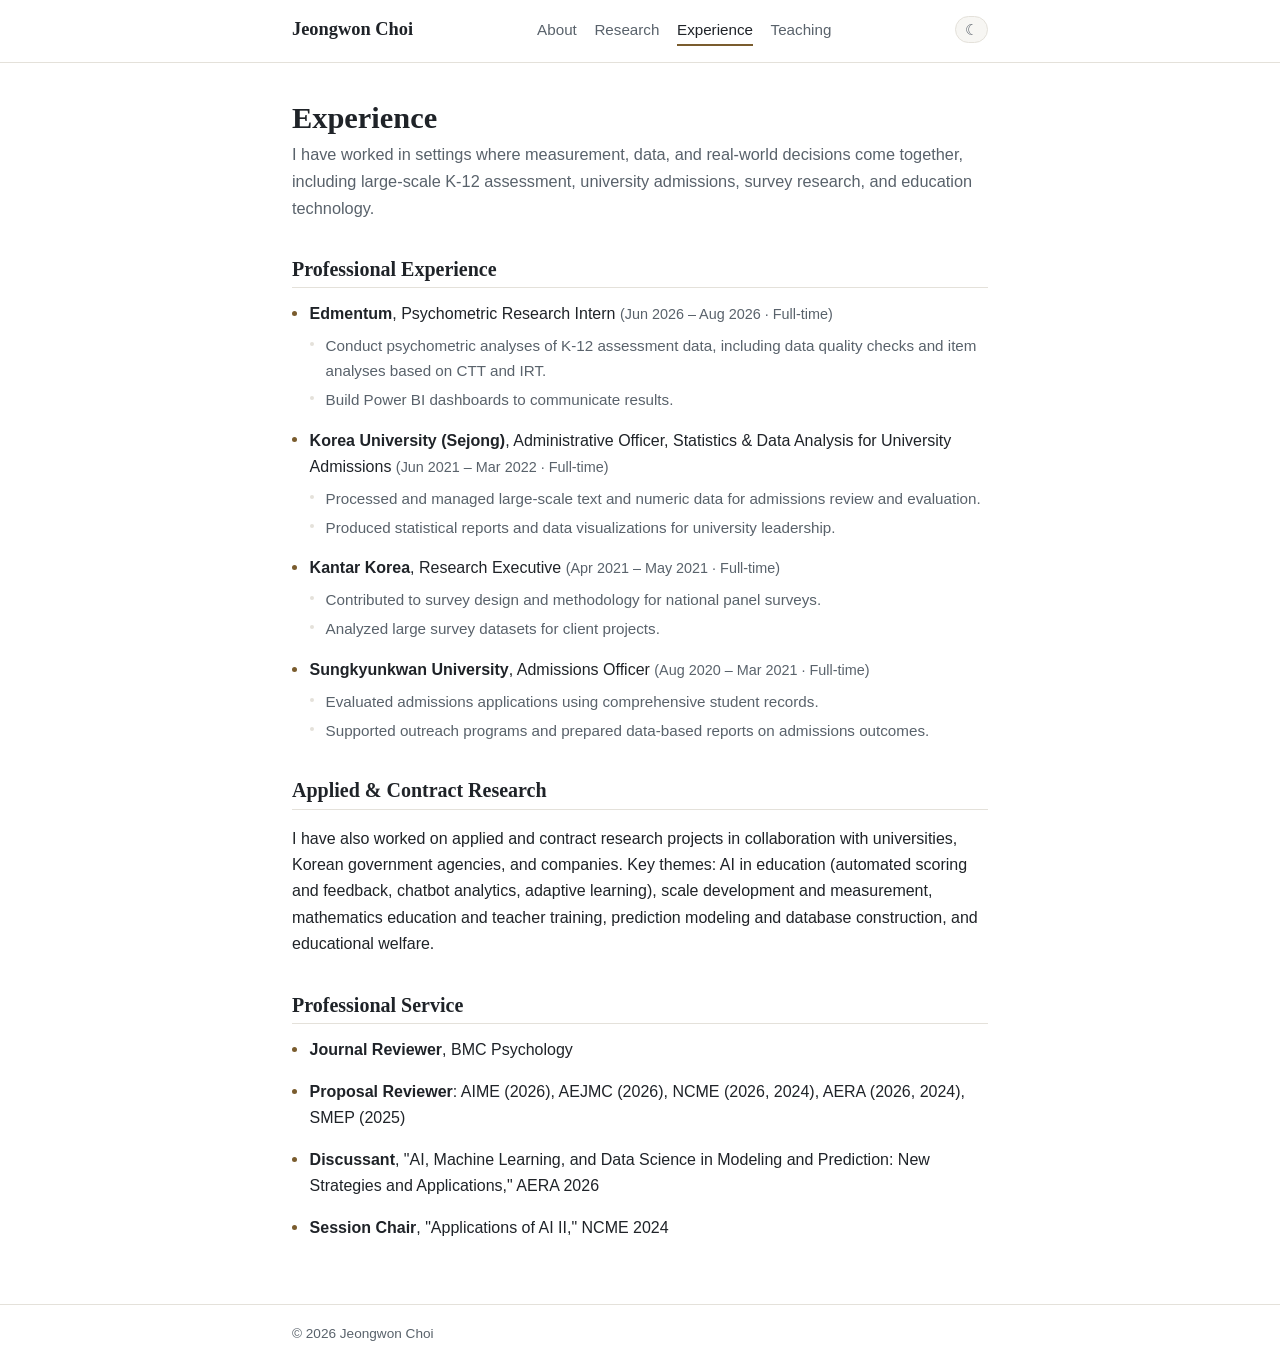
==== experience.html @ 267fc8be "Personal academic website Co-Authored-By: Claude Fable 5 <noreply@anthropic.com>" ====
<!DOCTYPE html>
<html lang="en">
<head>
  <meta charset="utf-8">
  <meta name="viewport" content="width=device-width, initial-scale=1">
  <title>Experience — Jeongwon Choi</title>
  <meta name="description" content="Professional experience of Jeongwon Choi.">
  <link rel="stylesheet" href="css/style.css?v=4">
  <script src="js/theme.js"></script>
</head>
<body>

<header>
  <div class="header-inner">
    <a class="site-name" href="index.html">Jeongwon Choi</a>
    <nav>
      <a href="index.html">About</a>
      <a href="research.html">Research</a>
      <a href="experience.html" class="active">Experience</a>
      <a href="teaching.html">Teaching</a>
    </nav>
    <button id="theme-toggle" class="theme-toggle" aria-label="Toggle color theme">☾</button>
  </div>
</header>

<main>
  <h1>Experience</h1>
  <p class="subtitle">I have worked in settings where measurement, data, and real-world
  decisions come together, including large-scale K-12 assessment, university admissions,
  survey research, and education technology.</p>

  <h2>Professional Experience</h2>
  <ul class="entries">
    <li>
      <strong>Edmentum</strong>, Psychometric Research Intern <span class="role-line">(Jun 2026 – Aug 2026 · Full-time)</span>
      <ul class="duties">
        <li>Conduct psychometric analyses of K-12 assessment data, including data quality checks and item analyses based on CTT and IRT.</li>
        <li>Build Power BI dashboards to communicate results.</li>
      </ul>
    </li>
    <li>
      <strong>Korea University (Sejong)</strong>, Administrative Officer, Statistics &amp; Data Analysis for University Admissions <span class="role-line">(Jun 2021 – Mar 2022 · Full-time)</span>
      <ul class="duties">
        <li>Processed and managed large-scale text and numeric data for admissions review and evaluation.</li>
        <li>Produced statistical reports and data visualizations for university leadership.</li>
      </ul>
    </li>
    <li>
      <strong>Kantar Korea</strong>, Research Executive <span class="role-line">(Apr 2021 – May 2021 · Full-time)</span>
      <ul class="duties">
        <li>Contributed to survey design and methodology for national panel surveys.</li>
        <li>Analyzed large survey datasets for client projects.</li>
      </ul>
    </li>
    <li>
      <strong>Sungkyunkwan University</strong>, Admissions Officer <span class="role-line">(Aug 2020 – Mar 2021 · Full-time)</span>
      <ul class="duties">
        <li>Evaluated admissions applications using comprehensive student records.</li>
        <li>Supported outreach programs and prepared data-based reports on admissions outcomes.</li>
      </ul>
    </li>
  </ul>

  <h2>Applied &amp; Contract Research</h2>
  <p>I have also worked on applied and contract research projects in collaboration with
  universities, Korean government agencies, and companies. Key themes: AI in education
  (automated scoring and feedback, chatbot analytics, adaptive learning), scale
  development and measurement, mathematics education and teacher training, prediction
  modeling and database construction, and educational welfare.</p>
  <h2>Professional Service</h2>
  <ul class="entries">
    <li><strong>Journal Reviewer</strong>, BMC Psychology</li>
    <li><strong>Proposal Reviewer</strong>: AIME (2026), AEJMC (2026), NCME (2026, 2024), AERA (2026, 2024), SMEP (2025)</li>
    <li><strong>Discussant</strong>, "AI, Machine Learning, and Data Science in Modeling and Prediction: New Strategies and Applications," AERA 2026</li>
    <li><strong>Session Chair</strong>, "Applications of AI II," NCME 2024</li>
  </ul>
</main>

<footer>
  <div class="footer-inner">
    <span>© 2026 Jeongwon Choi</span>
  </div>
</footer>

</body>
</html>
---- css/style.css ----
/* ===== Base ===== */
:root {
  --bg: #ffffff;
  --bg-alt: #f7f6f3;
  --text: #1f2328;
  --text-muted: #59626b;
  --accent: #7a5c2e;        /* warm bronze — subtle academic accent */
  --accent-soft: #f3ede2;
  --border: #e4e1da;
  --link: #275d8c;
  --max-width: 46rem;
}

@media (prefers-color-scheme: dark) {
  :root {
    --bg: #16181c;
    --bg-alt: #1d2025;
    --text: #e6e4df;
    --text-muted: #a2a49f;
    --accent: #c9a86a;
    --accent-soft: #26221a;
    --border: #33363c;
    --link: #7fb3dd;
  }
}

/* Manual theme override (set by js/theme.js, wins over system preference) */
:root[data-theme="light"] {
  --bg: #ffffff;
  --bg-alt: #f7f6f3;
  --text: #1f2328;
  --text-muted: #59626b;
  --accent: #7a5c2e;
  --accent-soft: #f3ede2;
  --border: #e4e1da;
  --link: #275d8c;
}

:root[data-theme="dark"] {
  --bg: #16181c;
  --bg-alt: #1d2025;
  --text: #e6e4df;
  --text-muted: #a2a49f;
  --accent: #c9a86a;
  --accent-soft: #26221a;
  --border: #33363c;
  --link: #7fb3dd;
}

* { box-sizing: border-box; }

html { scroll-behavior: smooth; }

body {
  margin: 0;
  font-family: -apple-system, BlinkMacSystemFont, "Segoe UI", Roboto, "Helvetica Neue", Arial, sans-serif;
  font-size: 1.0rem;
  line-height: 1.65;
  color: var(--text);
  background: var(--bg);
  -webkit-font-smoothing: antialiased;
}

h1, h2, h3, .site-name {
  font-family: "Iowan Old Style", "Palatino Linotype", Palatino, Georgia, serif;
  font-weight: 600;
  line-height: 1.25;
}

h1 { font-size: 1.9rem; margin: 0 0 0.25rem; }
h2 {
  font-size: 1.25rem;
  margin: 2.2rem 0 0.8rem;
  padding-bottom: 0.35rem;
  border-bottom: 1px solid var(--border);
}
h3 {
  font-size: 1.02rem;
  margin: 1.5rem 0 0.5rem;
  color: var(--accent);
  text-transform: uppercase;
  letter-spacing: 0.06em;
  font-family: inherit;
  font-weight: 650;
}

a { color: var(--link); text-decoration: none; }
a:hover { text-decoration: underline; }

/* ===== Header / nav ===== */
header {
  border-bottom: 1px solid var(--border);
  background: var(--bg);
}

.header-inner {
  max-width: var(--max-width);
  margin: 0 auto;
  padding: 1rem 1.25rem;
  display: flex;
  align-items: baseline;
  justify-content: space-between;
  flex-wrap: wrap;
  gap: 0.5rem 1rem;
}

.site-name {
  font-size: 1.15rem;
  color: var(--text);
}
.site-name:hover { text-decoration: none; color: var(--accent); }

nav { display: flex; gap: 1.1rem; flex-wrap: wrap; }

nav a {
  color: var(--text-muted);
  font-size: 0.95rem;
  padding-bottom: 2px;
}
nav a:hover { color: var(--text); text-decoration: none; }
nav a.active {
  color: var(--text);
  border-bottom: 2px solid var(--accent);
}

.theme-toggle {
  font: inherit;
  font-size: 0.95rem;
  line-height: 1;
  padding: 0.3rem 0.55rem;
  border: 1px solid var(--border);
  border-radius: 999px;
  background: var(--bg-alt);
  color: var(--text-muted);
  cursor: pointer;
}
.theme-toggle:hover { color: var(--accent); border-color: var(--accent); }

/* ===== Layout ===== */
main {
  max-width: var(--max-width);
  margin: 0 auto;
  padding: 2.25rem 1.25rem 3rem;
}

footer {
  border-top: 1px solid var(--border);
  color: var(--text-muted);
  font-size: 0.85rem;
}
.footer-inner {
  max-width: var(--max-width);
  margin: 0 auto;
  padding: 1.1rem 1.25rem;
  display: flex;
  justify-content: space-between;
  flex-wrap: wrap;
  gap: 0.5rem;
}

/* ===== Home / intro ===== */
.intro {
  display: flex;
  gap: 2rem;
  align-items: flex-start;
  flex-wrap: wrap;
}

.intro-text { flex: 1 1 22rem; }

.subtitle {
  color: var(--text-muted);
  margin: 0 0 1.1rem;
  font-size: 1.02rem;
}

.portrait {
  width: 165px;
  height: 165px;
  border-radius: 8px;
  object-fit: cover;
  border: 1px solid var(--border);
  flex-shrink: 0;
}

.contact-links {
  display: flex;
  flex-wrap: wrap;
  gap: 0.5rem 0.65rem;
  margin: 1.2rem 0 0;
  padding: 0;
  list-style: none;
  font-size: 0.92rem;
}
.contact-links a {
  display: inline-block;
  padding: 0.28rem 0.75rem;
  border: 1px solid var(--border);
  border-radius: 999px;
  color: var(--text);
  background: var(--bg-alt);
}
.contact-links a:hover {
  border-color: var(--accent);
  color: var(--accent);
  text-decoration: none;
}

/* ===== Lists of entries (pubs, talks, teaching) ===== */
ul.entries { list-style: none; padding: 0; margin: 0; }
ul.entries li {
  margin-bottom: 0.95rem;
  padding-left: 1.1rem;
  position: relative;
}
ul.entries li::before {
  content: "";
  position: absolute;
  left: 0;
  top: 0.62em;
  width: 5px;
  height: 5px;
  border-radius: 50%;
  background: var(--accent);
}

/* ===== Featured research cards ===== */
.research-grid {
  display: grid;
  grid-template-columns: 1fr 1fr;
  gap: 1.4rem;
  margin-top: 1.2rem;
}
.research-card {
  border: 1px solid var(--border);
  border-radius: 8px;
  background: var(--bg-alt);
  overflow: hidden;
  display: flex;
  flex-direction: column;
}
.research-card img {
  width: 100%;
  height: 220px;
  object-fit: contain;
  background: #ffffff;
  border-bottom: 1px solid var(--border);
  padding: 0.5rem;
  box-sizing: border-box;
}
.research-card .card-body {
  padding: 0.9rem 1.1rem 1.1rem;
}
.research-card h3 {
  margin: 0 0 0.4rem;
  text-transform: none;
  letter-spacing: 0;
  font-size: 1.0rem;
  color: var(--text);
}
.research-card p {
  margin: 0 0 0.5rem;
  font-size: 0.92rem;
  color: var(--text-muted);
}
.research-card .status {
  font-size: 0.82rem;
  color: var(--accent);
  font-weight: 600;
}
@media (max-width: 640px) {
  .research-grid { grid-template-columns: 1fr; }
}

ul.duties {
  list-style: none;
  margin: 0.35rem 0 0;
  padding: 0;
}
ul.entries ul.duties li {
  margin-bottom: 0.25rem;
  padding-left: 1rem;
  color: var(--text-muted);
  font-size: 0.95rem;
}
ul.entries ul.duties li::before {
  width: 4px;
  height: 4px;
  background: var(--border);
  top: 0.6em;
}

.venue { font-style: italic; }
.me { font-weight: 650; }

.tag {
  display: inline-block;
  font-size: 0.74rem;
  font-weight: 600;
  letter-spacing: 0.03em;
  color: var(--accent);
  background: var(--accent-soft);
  border-radius: 4px;
  padding: 0.08rem 0.45rem;
  margin-left: 0.35rem;
  vertical-align: 1px;
  white-space: nowrap;
}

/* ===== News ===== */
.news { list-style: none; padding: 0; margin: 0; }
.news li {
  display: flex;
  gap: 1rem;
  margin-bottom: 0.55rem;
}
.news time {
  flex: 0 0 5.2rem;
  color: var(--text-muted);
  font-size: 0.88rem;
  font-variant-numeric: tabular-nums;
  padding-top: 0.12rem;
}

/* ===== Teaching ===== */
.role-line { color: var(--text-muted); font-size: 0.9rem; }

/* ===== CV page ===== */
.cv-frame {
  width: 100%;
  height: 80vh;
  border: 1px solid var(--border);
  border-radius: 6px;
}

.btn {
  display: inline-block;
  padding: 0.45rem 1rem;
  border: 1px solid var(--accent);
  border-radius: 6px;
  color: var(--accent);
  font-weight: 600;
  font-size: 0.95rem;
}
.btn:hover { background: var(--accent-soft); text-decoration: none; }

@media (max-width: 640px) {
  .intro { flex-direction: column-reverse; }
  .portrait { width: 140px; height: 140px; }
  .news li { flex-direction: column; gap: 0; }
  .news time { flex: none; }
}
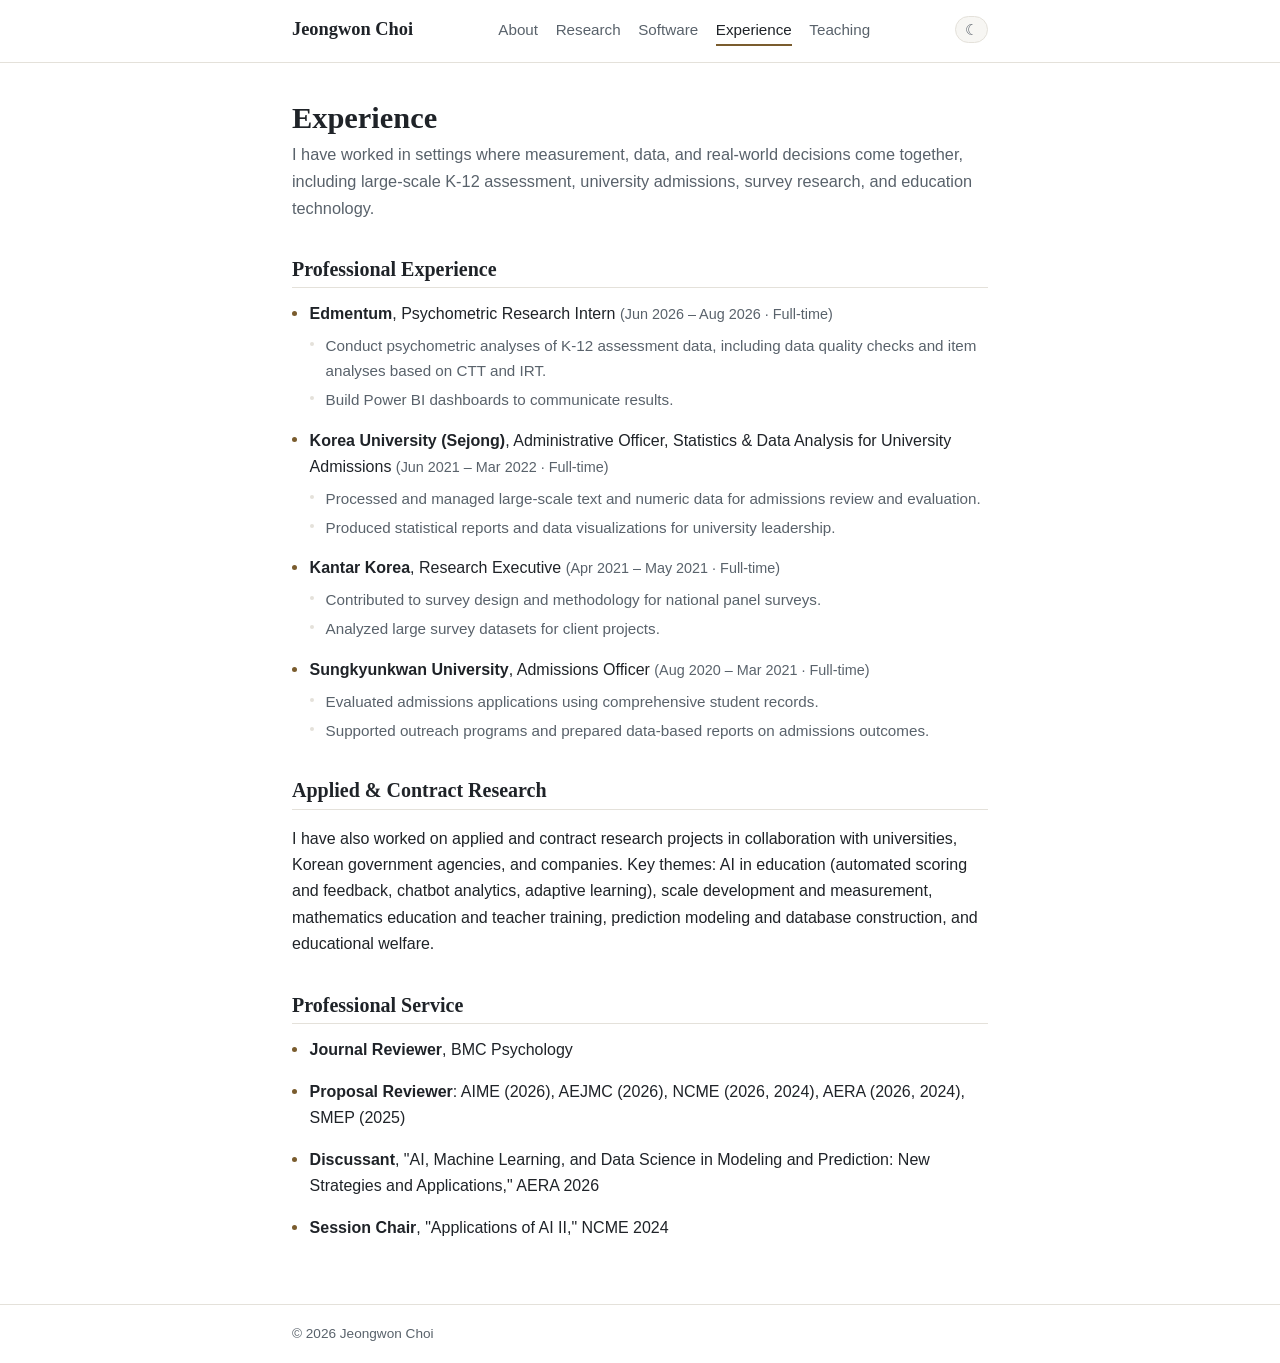
==== commit 03a17e65: "Move Software to its own page and nav menu Co-Authored-By: Claude Fable 5 <noreply@anthropic.com>" ====
--- a/experience.html
+++ b/experience.html
@@ -5,7 +5,7 @@
   <meta name="viewport" content="width=device-width, initial-scale=1">
   <title>Experience — Jeongwon Choi</title>
   <meta name="description" content="Professional experience of Jeongwon Choi.">
-  <link rel="stylesheet" href="css/style.css?v=4">
+  <link rel="stylesheet" href="css/style.css?v=7">
   <script src="js/theme.js"></script>
 </head>
 <body>
@@ -16,6 +16,7 @@
     <nav>
       <a href="index.html">About</a>
       <a href="research.html">Research</a>
+      <a href="software.html">Software</a>
       <a href="experience.html" class="active">Experience</a>
       <a href="teaching.html">Teaching</a>
     </nav>
--- a/css/style.css
+++ b/css/style.css
@@ -224,6 +224,51 @@
   background: var(--accent);
 }
 
+/* ===== Hero (About) ===== */
+.hero {
+  position: relative;
+  overflow: hidden;
+  border-bottom: 1px solid var(--border);
+  background: var(--bg-alt);
+}
+.hero-bg {
+  position: absolute;
+  inset: 0;
+  width: 100%;
+  height: 100%;
+  opacity: 0.32;
+  pointer-events: none;
+}
+.hero-inner {
+  position: relative;
+  max-width: var(--max-width);
+  margin: 0 auto;
+  padding: 3rem 1.25rem 2.6rem;
+  display: flex;
+  align-items: center;
+  justify-content: space-between;
+  gap: 2rem;
+  flex-wrap: wrap;
+}
+.hero-text { flex: 1 1 24rem; }
+.hero-text h1 { font-size: 2.3rem; }
+.hero .subtitle { margin-bottom: 0; }
+.hero .contact-links { margin-top: 1.1rem; }
+.see-all { margin-top: 0.9rem; font-size: 0.95rem; }
+@media (max-width: 640px) {
+  .hero-inner { flex-direction: column-reverse; align-items: flex-start; padding-top: 2rem; }
+}
+.hn-dot  { fill: var(--text-muted); opacity: 0.28; }
+.hn-edge { stroke: var(--text-muted); stroke-width: 1.1; opacity: 0.45; }
+.hn-bridge { stroke-dasharray: 4 4; opacity: 0.35; }
+.hn-node { opacity: 0.92; }
+.hn-a { fill: #7b9cc4; }
+.hn-b { fill: var(--accent); }
+.hn-c { fill: #85ab8d; }
+.hn-map  { fill: none; stroke: var(--accent); stroke-width: 1.3; stroke-dasharray: 6 5; opacity: 0.7; }
+.hn-star { fill: var(--text); opacity: 0.75; }
+.hn-flow { fill: none; stroke: var(--text-muted); stroke-width: 1; stroke-dasharray: 2 4; opacity: 0.55; }
+
 /* ===== Featured research cards ===== */
 .research-grid {
   display: grid;
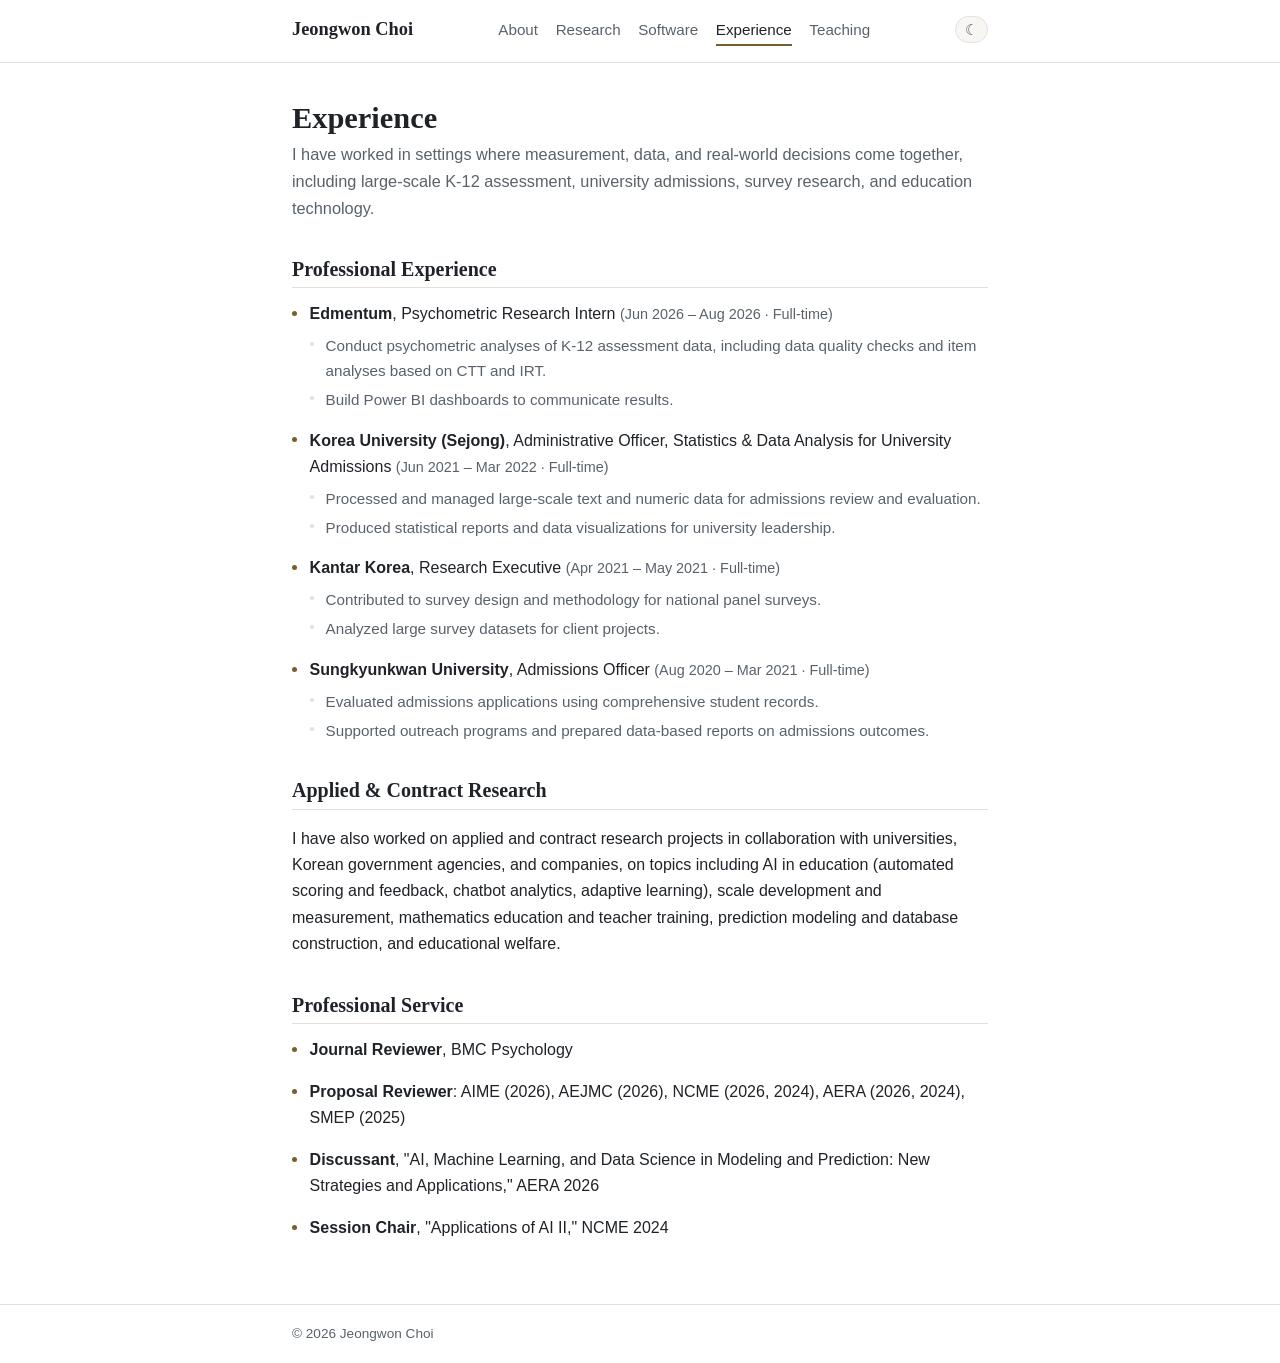
==== commit 6b07b0a3: "Reword applied research themes intro Co-Authored-By: Claude Fable 5 <noreply@anthropic.com>" ====
--- a/experience.html
+++ b/experience.html
@@ -64,7 +64,7 @@
 
   <h2>Applied &amp; Contract Research</h2>
   <p>I have also worked on applied and contract research projects in collaboration with
-  universities, Korean government agencies, and companies. Key themes: AI in education
+  universities, Korean government agencies, and companies, on topics including AI in education
   (automated scoring and feedback, chatbot analytics, adaptive learning), scale
   development and measurement, mathematics education and teacher training, prediction
   modeling and database construction, and educational welfare.</p>
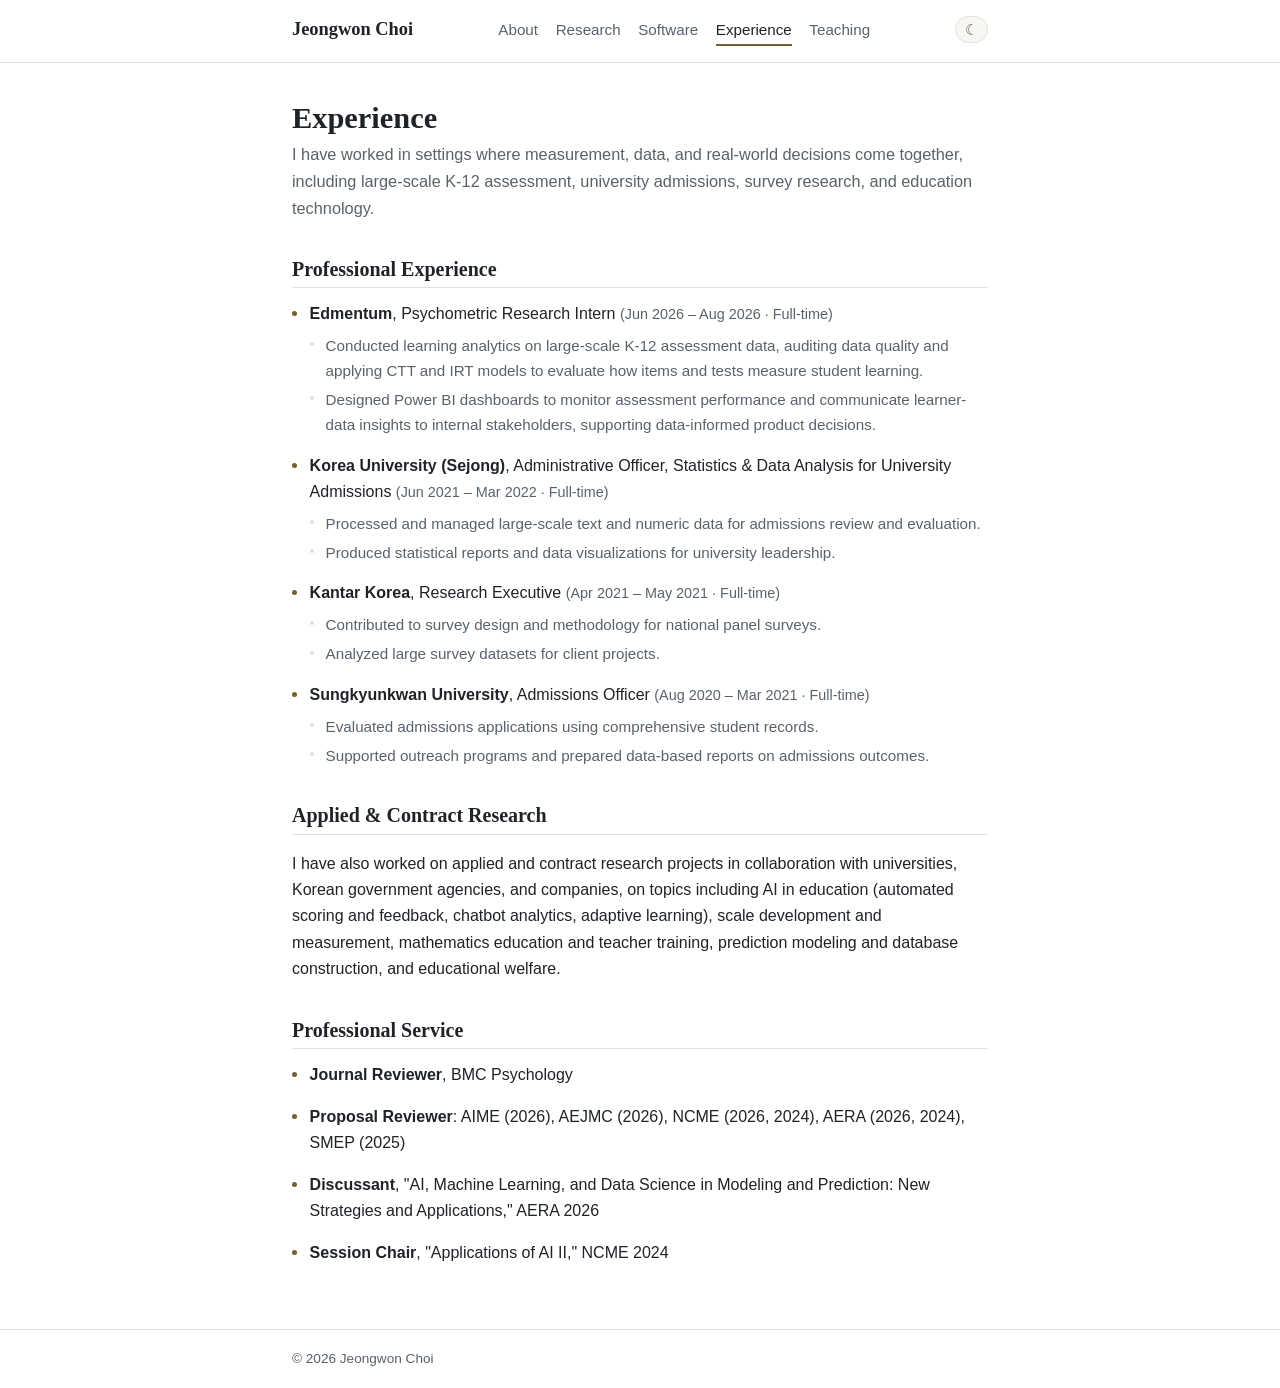
==== commit 01891240: "Reframe Edmentum internship as learning analytics Co-Authored-By: Claude Fable 5 <noreply@anthropic." ====
--- a/experience.html
+++ b/experience.html
@@ -35,8 +35,8 @@
     <li>
       <strong>Edmentum</strong>, Psychometric Research Intern <span class="role-line">(Jun 2026 – Aug 2026 · Full-time)</span>
       <ul class="duties">
-        <li>Conduct psychometric analyses of K-12 assessment data, including data quality checks and item analyses based on CTT and IRT.</li>
-        <li>Build Power BI dashboards to communicate results.</li>
+        <li>Conducted learning analytics on large-scale K-12 assessment data, auditing data quality and applying CTT and IRT models to evaluate how items and tests measure student learning.</li>
+        <li>Designed Power BI dashboards to monitor assessment performance and communicate learner-data insights to internal stakeholders, supporting data-informed product decisions.</li>
       </ul>
     </li>
     <li>
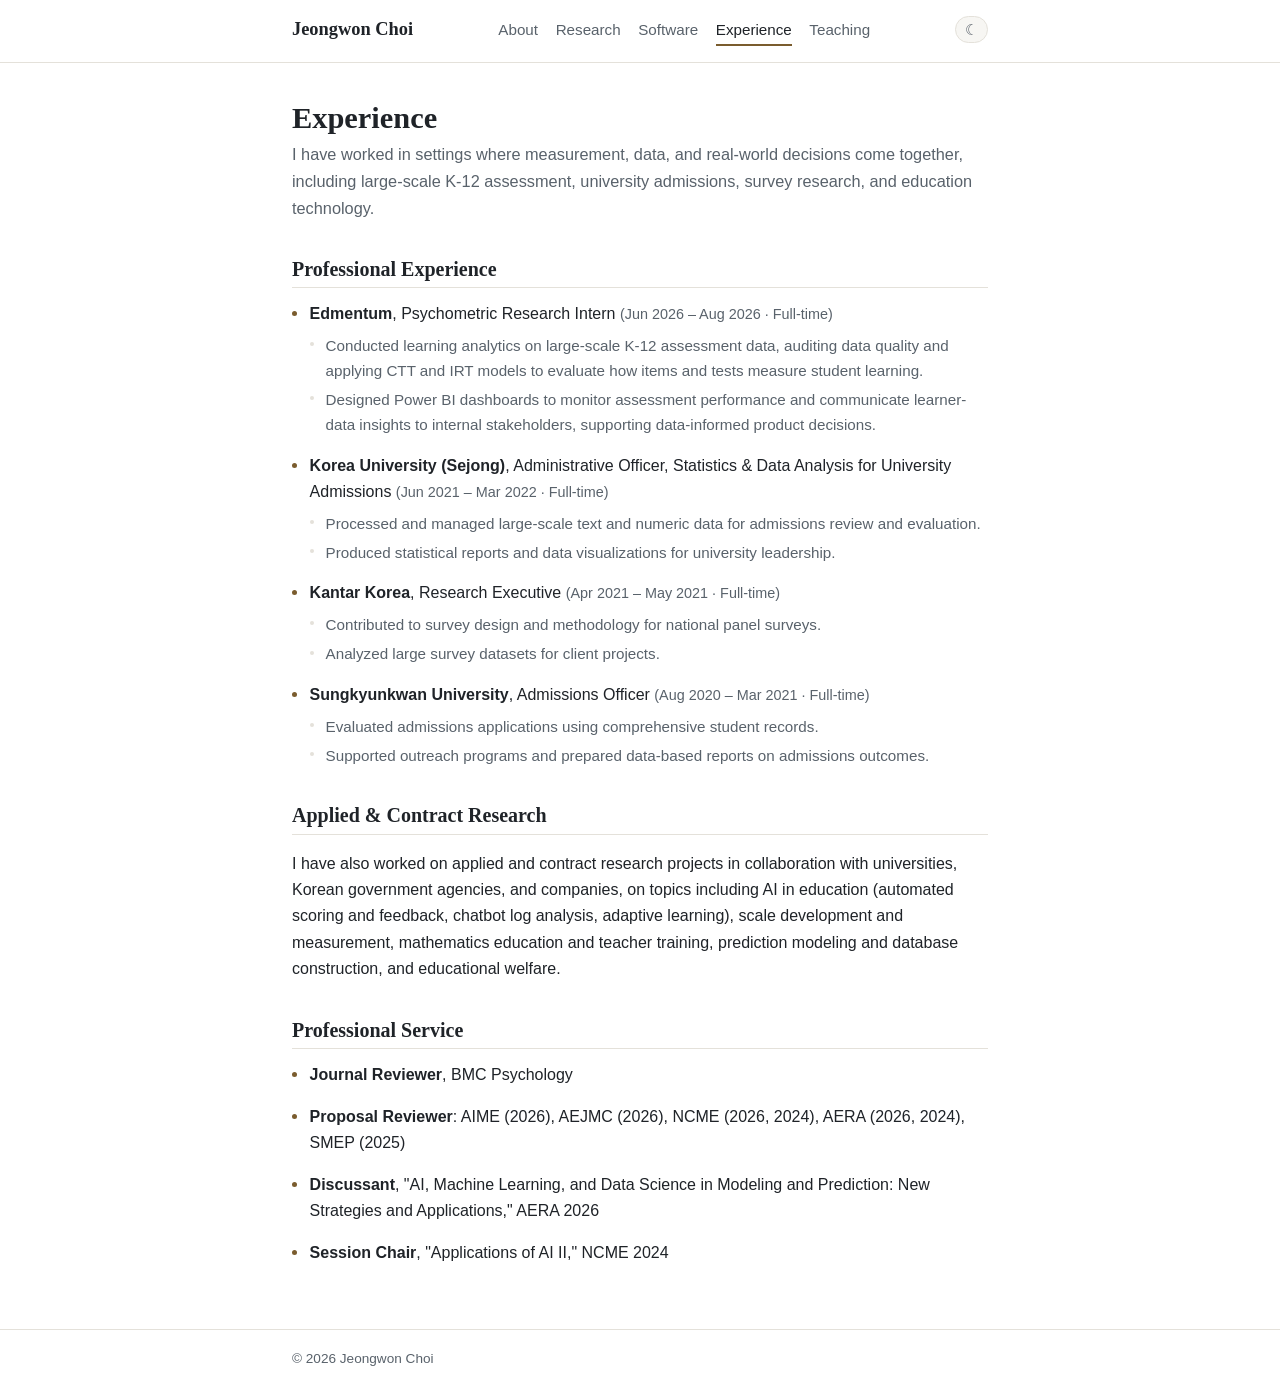
==== commit 9862e8e3: "Emphasize data science and statistics in job market line; reword chatbot analytics as log analysis C" ====
--- a/experience.html
+++ b/experience.html
@@ -65,7 +65,7 @@
   <h2>Applied &amp; Contract Research</h2>
   <p>I have also worked on applied and contract research projects in collaboration with
   universities, Korean government agencies, and companies, on topics including AI in education
-  (automated scoring and feedback, chatbot analytics, adaptive learning), scale
+  (automated scoring and feedback, chatbot log analysis, adaptive learning), scale
   development and measurement, mathematics education and teacher training, prediction
   modeling and database construction, and educational welfare.</p>
   <h2>Professional Service</h2>
